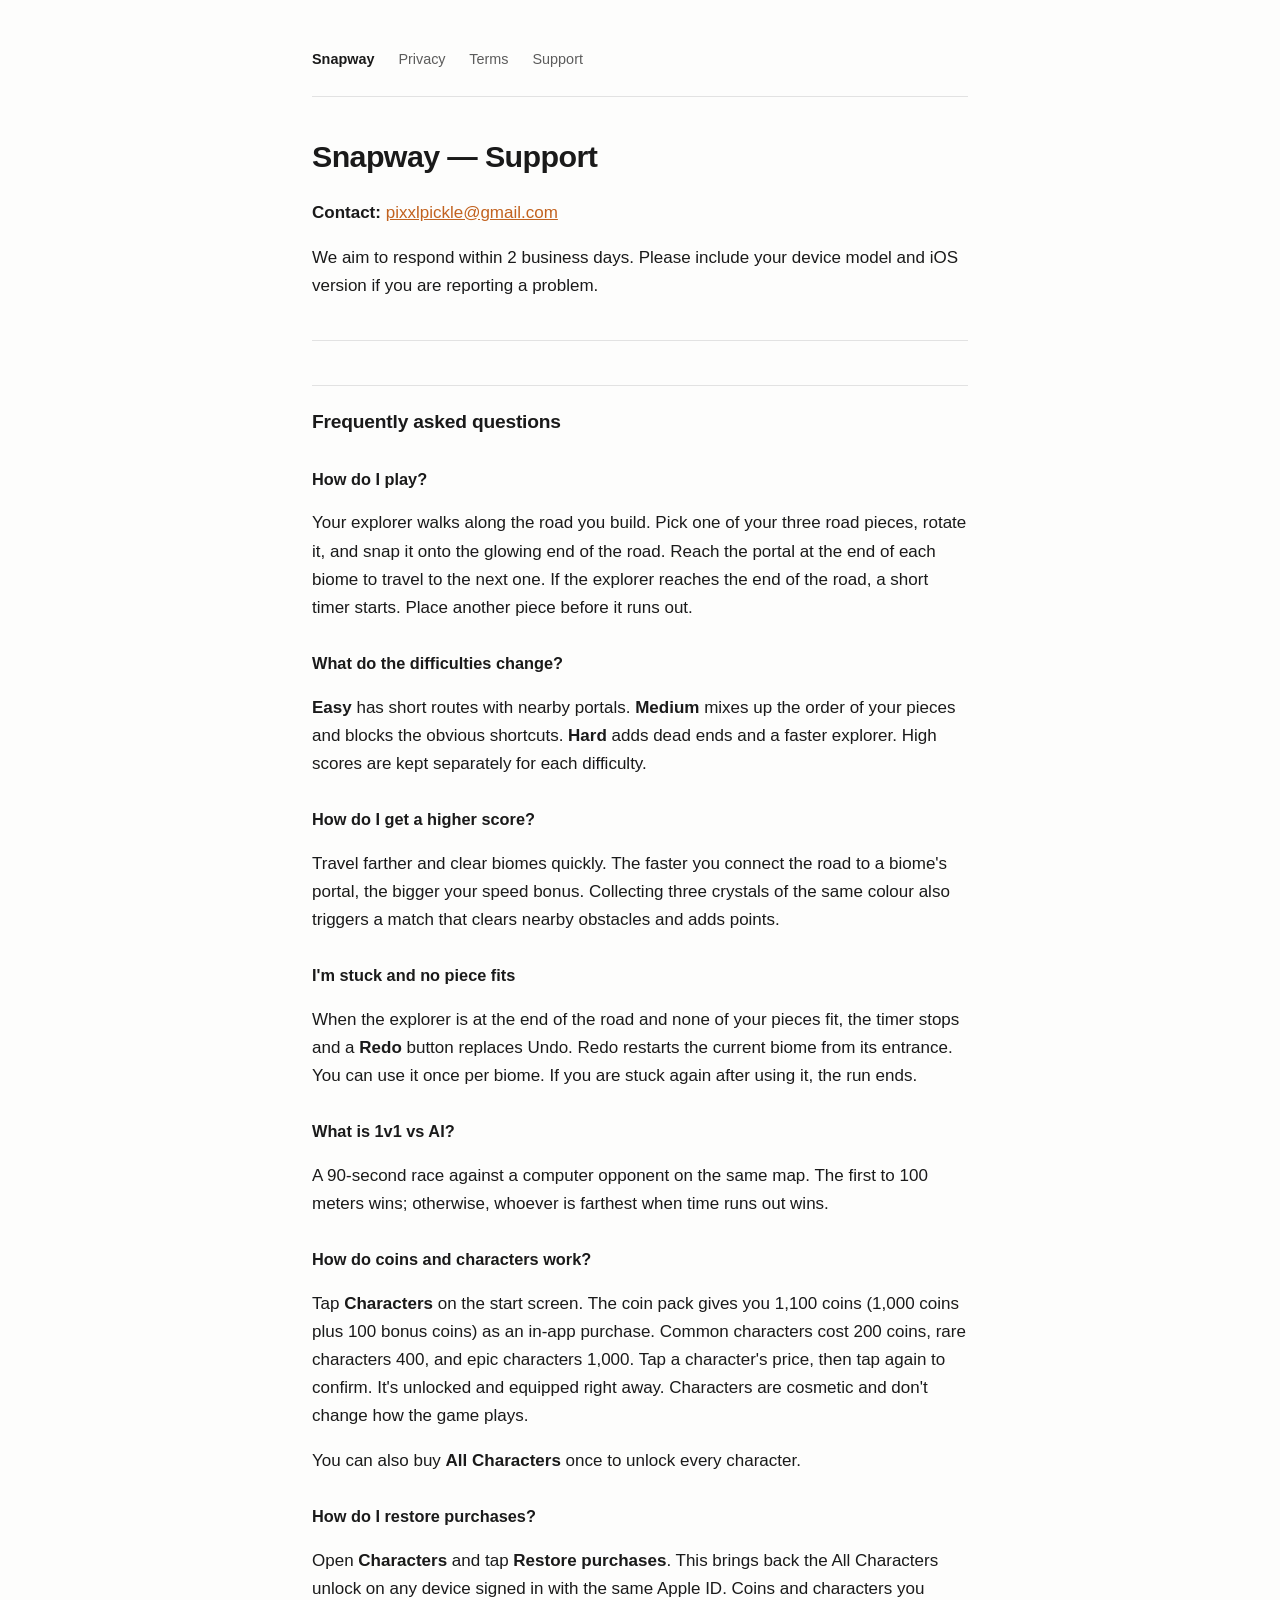
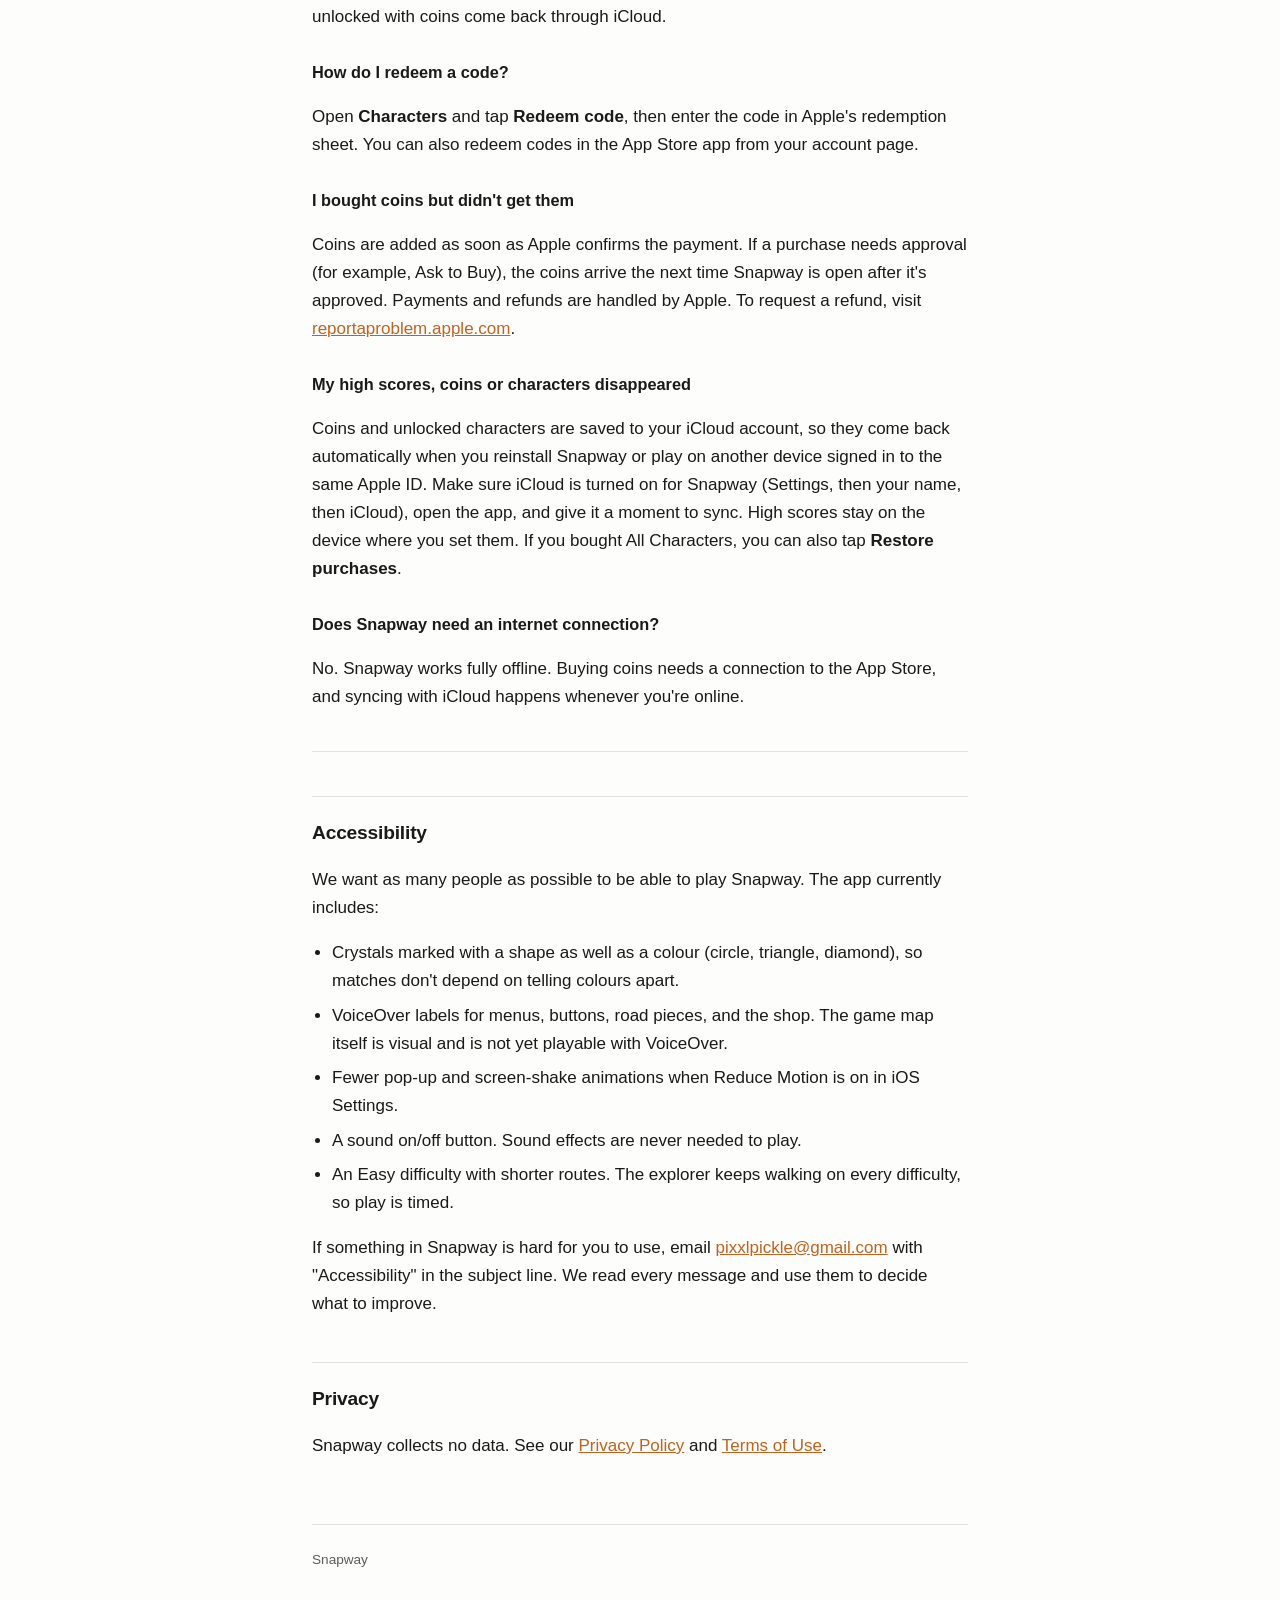
==== support.html @ 82f43745 "Snapway: home, privacy, terms and support pages Moved from shanp223/retroalarm/snapway so Snapway ha" ====
<!DOCTYPE html>
<html lang="en">
<head>
<meta charset="utf-8">
<meta name="viewport" content="width=device-width, initial-scale=1">
<title>Support &mdash; Snapway</title>
<link rel="stylesheet" href="./style.css">
</head>
<body>
<div class="wrap">
<nav>
  <a class="home" href="./">Snapway</a>
  <a href="./privacy.html">Privacy</a>
  <a href="./terms.html">Terms</a>
  <a href="./support.html">Support</a>
</nav>
<h1>Snapway — Support</h1>
<p><strong>Contact:</strong> <a href="mailto:pixxlpickle@gmail.com">pixxlpickle@gmail.com</a></p>
<p>We aim to respond within 2 business days. Please include your device model and
iOS version if you are reporting a problem.</p>
<hr />
<h2>Frequently asked questions</h2>

<h3>How do I play?</h3>
<p>Your explorer walks along the road you build. Pick one of your three road pieces,
rotate it, and snap it onto the glowing end of the road. Reach the portal at the
end of each biome to travel to the next one. If the explorer reaches the end of
the road, a short timer starts. Place another piece before it runs out.</p>

<h3>What do the difficulties change?</h3>
<p><strong>Easy</strong> has short routes with nearby portals. <strong>Medium</strong> mixes up the
order of your pieces and blocks the obvious shortcuts. <strong>Hard</strong> adds dead ends
and a faster explorer. High scores are kept separately for each difficulty.</p>

<h3>How do I get a higher score?</h3>
<p>Travel farther and clear biomes quickly. The faster you connect the road to a
biome's portal, the bigger your speed bonus. Collecting three crystals of the
same colour also triggers a match that clears nearby obstacles and adds points.</p>

<h3>I'm stuck and no piece fits</h3>
<p>When the explorer is at the end of the road and none of your pieces fit, the
timer stops and a <strong>Redo</strong> button replaces Undo. Redo restarts the
current biome from its entrance. You can use it once per biome. If you are stuck
again after using it, the run ends.</p>

<h3>What is 1v1 vs AI?</h3>
<p>A 90-second race against a computer opponent on the same map. The first to
100 meters wins; otherwise, whoever is farthest when time runs out wins.</p>

<h3>How do coins and characters work?</h3>
<p>Tap <strong>Characters</strong> on the start screen. The coin pack gives you
1,100 coins (1,000 coins plus 100 bonus coins) as an in-app purchase. Common
characters cost 200 coins, rare characters 400, and epic characters 1,000. Tap a
character's price, then tap again to confirm. It's unlocked and equipped right away.
Characters are cosmetic and don't change how the game plays.</p>
<p>You can also buy <strong>All Characters</strong> once to unlock every character.</p>

<h3>How do I restore purchases?</h3>
<p>Open <strong>Characters</strong> and tap <strong>Restore purchases</strong>. This brings back the All
Characters unlock on any device signed in with the same Apple ID. Coins and characters you unlocked with coins come back through iCloud.</p>

<h3>How do I redeem a code?</h3>
<p>Open <strong>Characters</strong> and tap <strong>Redeem code</strong>, then enter the code in
Apple's redemption sheet. You can also redeem codes in the App Store app from your
account page.

<h3>I bought coins but didn't get them</h3>
<p>Coins are added as soon as Apple confirms the payment. If a purchase needs
approval (for example, Ask to Buy), the coins arrive the next time Snapway is open
after it's approved. Payments and refunds are handled by Apple. To request a refund,
visit <a href="https://reportaproblem.apple.com">reportaproblem.apple.com</a>.</p>

<h3>My high scores, coins or characters disappeared</h3>
<p>Coins and unlocked characters are saved to your iCloud account, so they come back
automatically when you reinstall Snapway or play on another device signed in to the
same Apple ID. Make sure iCloud is turned on for Snapway (Settings, then your name,
then iCloud), open the app, and give it a moment to sync. High scores stay on the
device where you set them. If you bought All Characters, you can also tap
<strong>Restore purchases</strong>.</p>

<h3>Does Snapway need an internet connection?</h3>
<p>No. Snapway works fully offline. Buying coins needs a connection to the App Store, and syncing with iCloud
happens whenever you're online.</p>

<hr />
<h2>Accessibility</h2>
<p>We want as many people as possible to be able to play Snapway. The app currently includes:</p>
<ul>
<li>Crystals marked with a shape as well as a colour (circle, triangle, diamond), so
  matches don't depend on telling colours apart.</li>
<li>VoiceOver labels for menus, buttons, road pieces, and the shop. The game map itself
  is visual and is not yet playable with VoiceOver.</li>
<li>Fewer pop-up and screen-shake animations when Reduce Motion is on in iOS Settings.</li>
<li>A sound on/off button. Sound effects are never needed to play.</li>
<li>An Easy difficulty with shorter routes. The explorer keeps walking on every
  difficulty, so play is timed.</li>
</ul>
<p>If something in Snapway is hard for you to use, email <a href="mailto:pixxlpickle@gmail.com">pixxlpickle@gmail.com</a> with "Accessibility"
in the subject line. We read every message and use them to decide what to improve.</p>

<h2>Privacy</h2>
<p>Snapway collects no data. See our <a href="./privacy.html">Privacy Policy</a> and <a href="./terms.html">Terms of Use</a>.</p>
<footer>Snapway</footer>
</div>
</body>
</html>
---- style.css ----
:root {
  --ink: #1a1a1a;
  --muted: #5c5c5c;
  --rule: #e2e2e2;
  --accent: #c2621f;
  --bg: #fdfdfc;
}
@media (prefers-color-scheme: dark) {
  :root {
    --ink: #e8e8e6;
    --muted: #a0a0a0;
    --rule: #333;
    --accent: #f0a050;
    --bg: #141414;
  }
}
* { box-sizing: border-box; }
body {
  margin: 0;
  background: var(--bg);
  color: var(--ink);
  font: 17px/1.65 -apple-system, BlinkMacSystemFont, "Segoe UI", Helvetica, Arial, sans-serif;
  -webkit-font-smoothing: antialiased;
}
.wrap { max-width: 44rem; margin: 0 auto; padding: 3rem 1.5rem 6rem; }
nav {
  font-size: 0.9rem;
  padding-bottom: 1.5rem;
  margin-bottom: 2.5rem;
  border-bottom: 1px solid var(--rule);
}
nav a { color: var(--muted); text-decoration: none; margin-right: 1.25rem; }
nav a:hover { color: var(--accent); }
nav a.home { color: var(--ink); font-weight: 600; }
h1 { font-size: 1.9rem; line-height: 1.25; margin: 0 0 1.5rem; letter-spacing: -0.02em; }
h2 {
  font-size: 1.2rem; margin: 2.75rem 0 0.75rem;
  padding-top: 1.25rem; border-top: 1px solid var(--rule);
  letter-spacing: -0.01em;
}
h3 { font-size: 1.02rem; margin: 1.75rem 0 0.5rem; }
ul { padding-left: 1.25rem; }
li { margin-bottom: 0.4rem; }
a { color: var(--accent); }
strong { font-weight: 600; }
hr { border: 0; border-top: 1px solid var(--rule); margin: 2.5rem 0; }
footer {
  margin-top: 4rem; padding-top: 1.5rem;
  border-top: 1px solid var(--rule);
  color: var(--muted); font-size: 0.85rem;
}
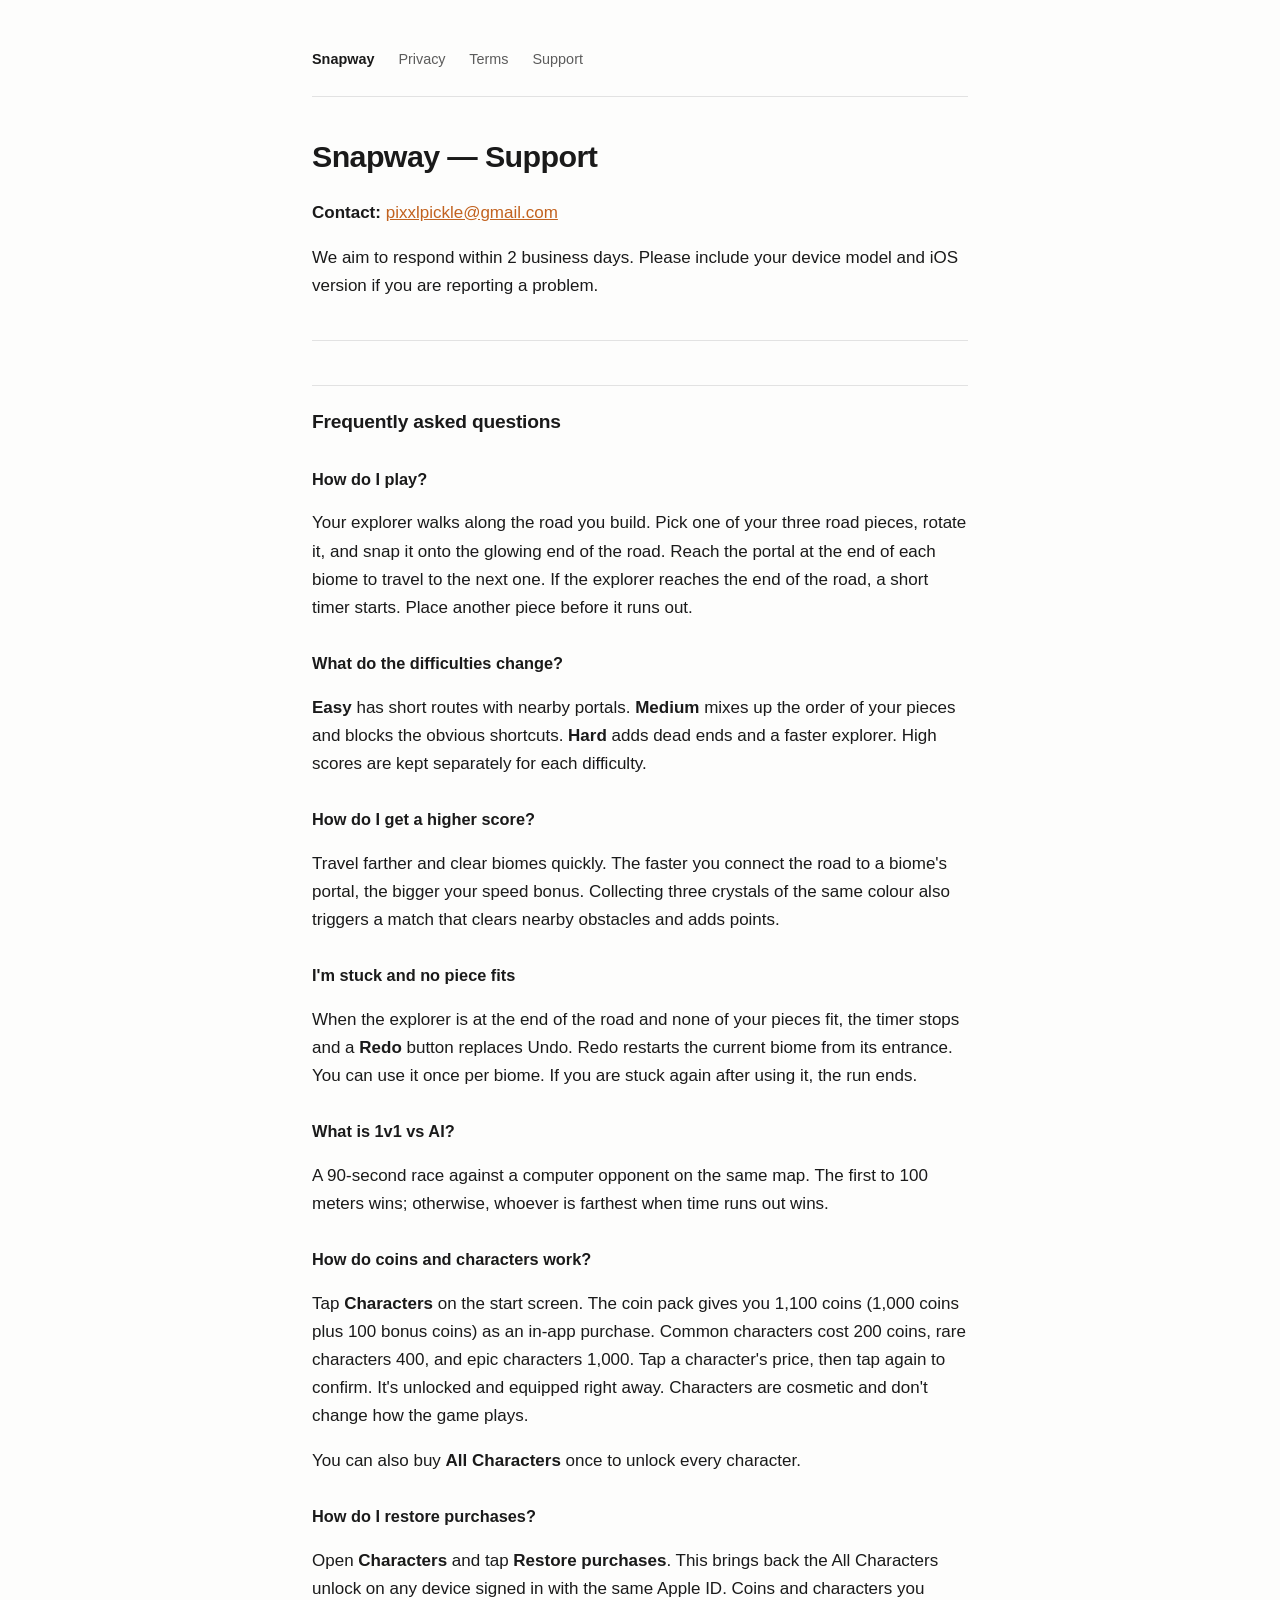
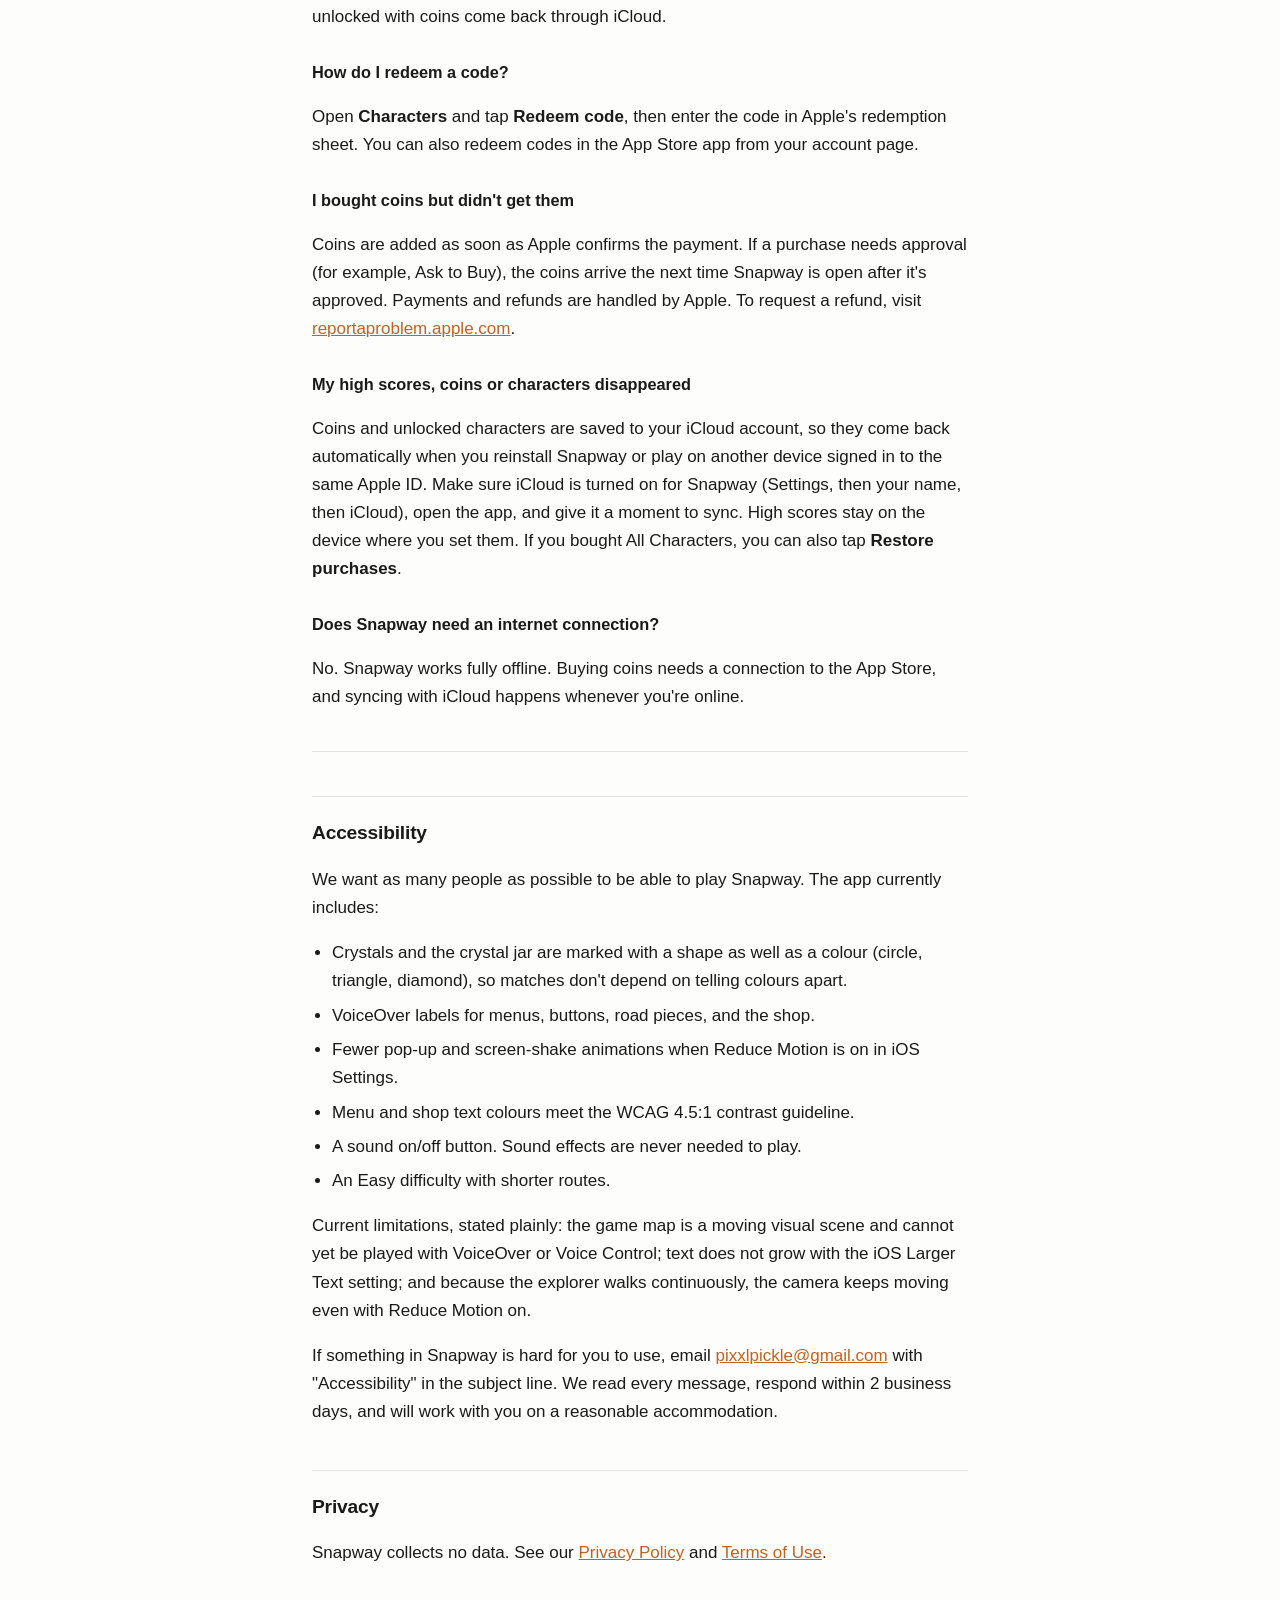
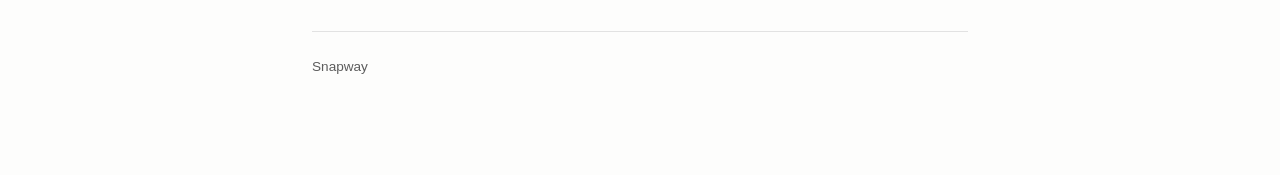
==== commit 9f014975: "Support: fuller accessibility statement with limitations and accommodation contact Co-Authored-By: C" ====
--- a/support.html
+++ b/support.html
@@ -86,17 +86,20 @@
 <h2>Accessibility</h2>
 <p>We want as many people as possible to be able to play Snapway. The app currently includes:</p>
 <ul>
-<li>Crystals marked with a shape as well as a colour (circle, triangle, diamond), so
+<li>Crystals and the crystal jar are marked with a shape as well as a colour (circle, triangle, diamond), so
   matches don't depend on telling colours apart.</li>
-<li>VoiceOver labels for menus, buttons, road pieces, and the shop. The game map itself
-  is visual and is not yet playable with VoiceOver.</li>
+<li>VoiceOver labels for menus, buttons, road pieces, and the shop.</li>
 <li>Fewer pop-up and screen-shake animations when Reduce Motion is on in iOS Settings.</li>
+<li>Menu and shop text colours meet the WCAG 4.5:1 contrast guideline.</li>
 <li>A sound on/off button. Sound effects are never needed to play.</li>
-<li>An Easy difficulty with shorter routes. The explorer keeps walking on every
-  difficulty, so play is timed.</li>
+<li>An Easy difficulty with shorter routes.</li>
 </ul>
-<p>If something in Snapway is hard for you to use, email <a href="mailto:pixxlpickle@gmail.com">pixxlpickle@gmail.com</a> with "Accessibility"
-in the subject line. We read every message and use them to decide what to improve.</p>
+<p>Current limitations, stated plainly: the game map is a moving visual scene and cannot yet be played with
+VoiceOver or Voice Control; text does not grow with the iOS Larger Text setting; and because the explorer
+walks continuously, the camera keeps moving even with Reduce Motion on.</p>
+<p>If something in Snapway is hard for you to use, email <a href="mailto:pixxlpickle@gmail.com">pixxlpickle@gmail.com</a>
+with "Accessibility" in the subject line. We read every message, respond within 2 business days, and will work
+with you on a reasonable accommodation.</p>
 
 <h2>Privacy</h2>
 <p>Snapway collects no data. See our <a href="./privacy.html">Privacy Policy</a> and <a href="./terms.html">Terms of Use</a>.</p>
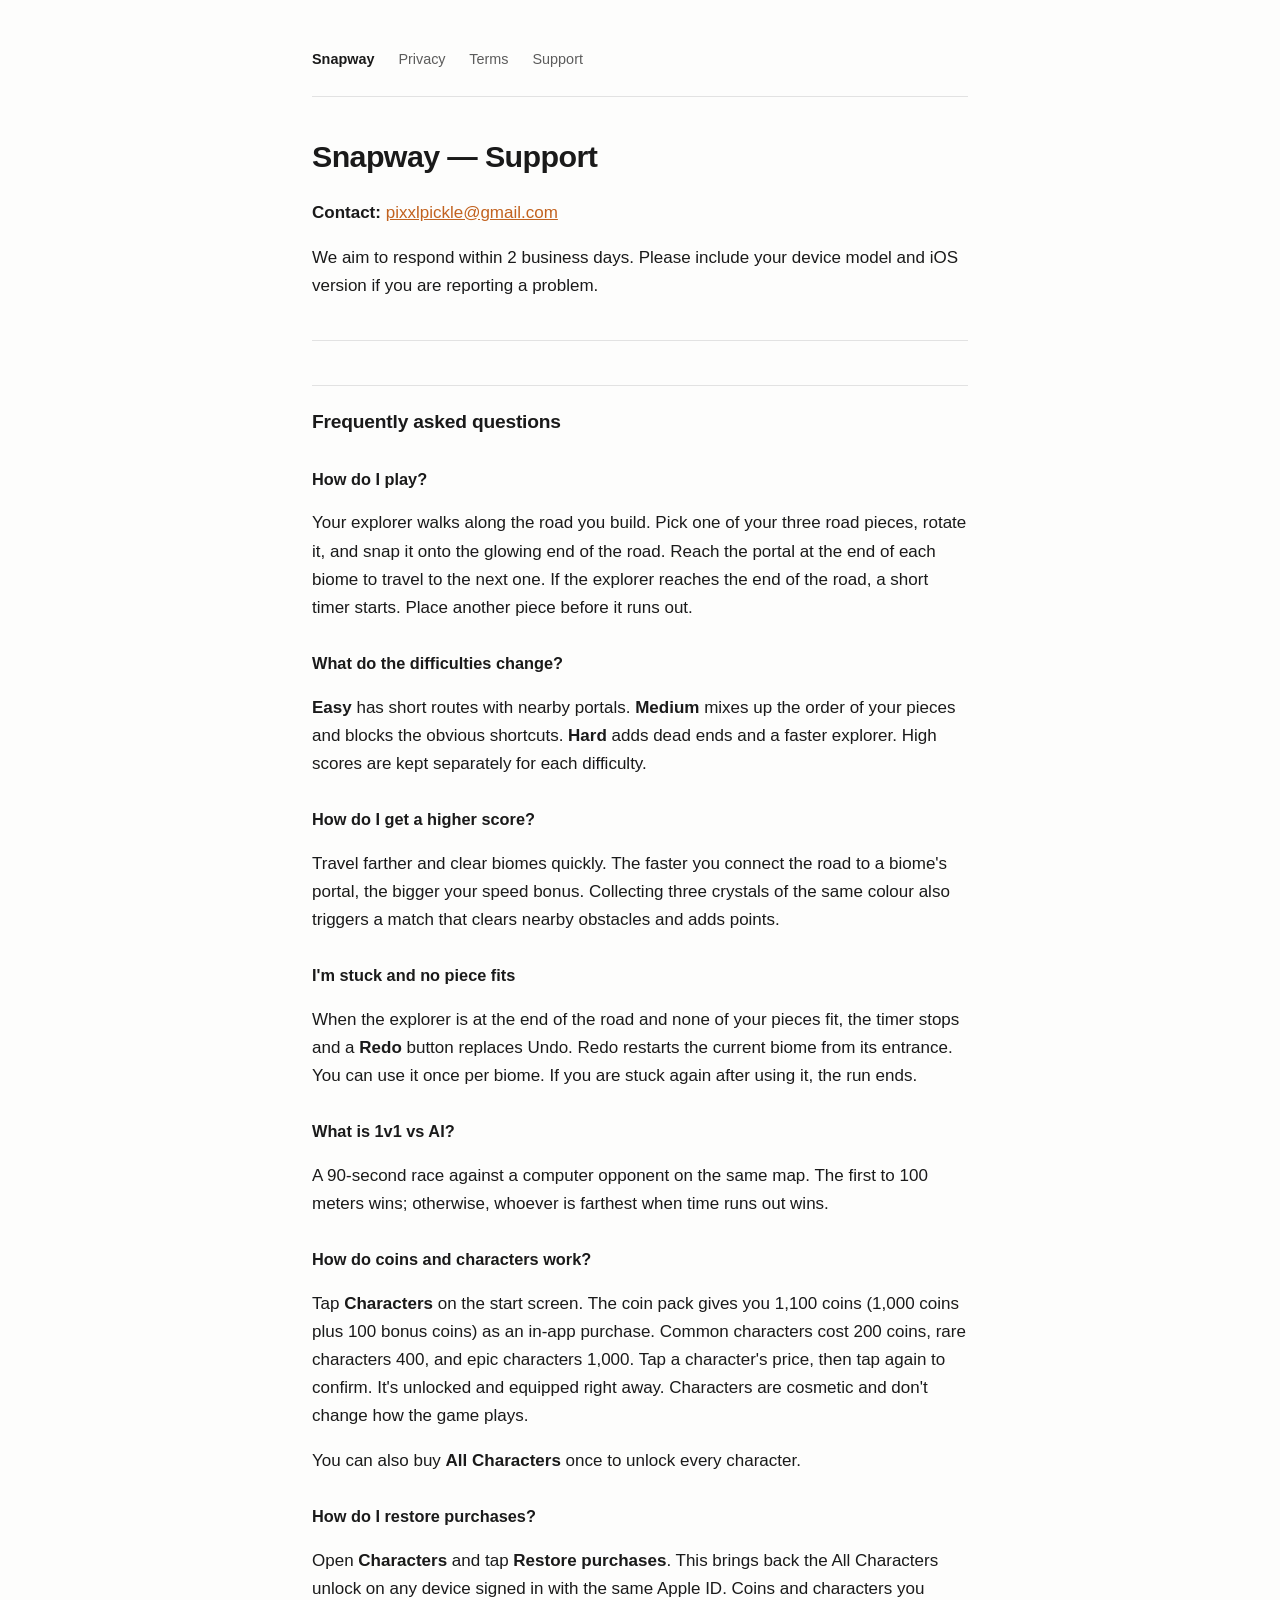
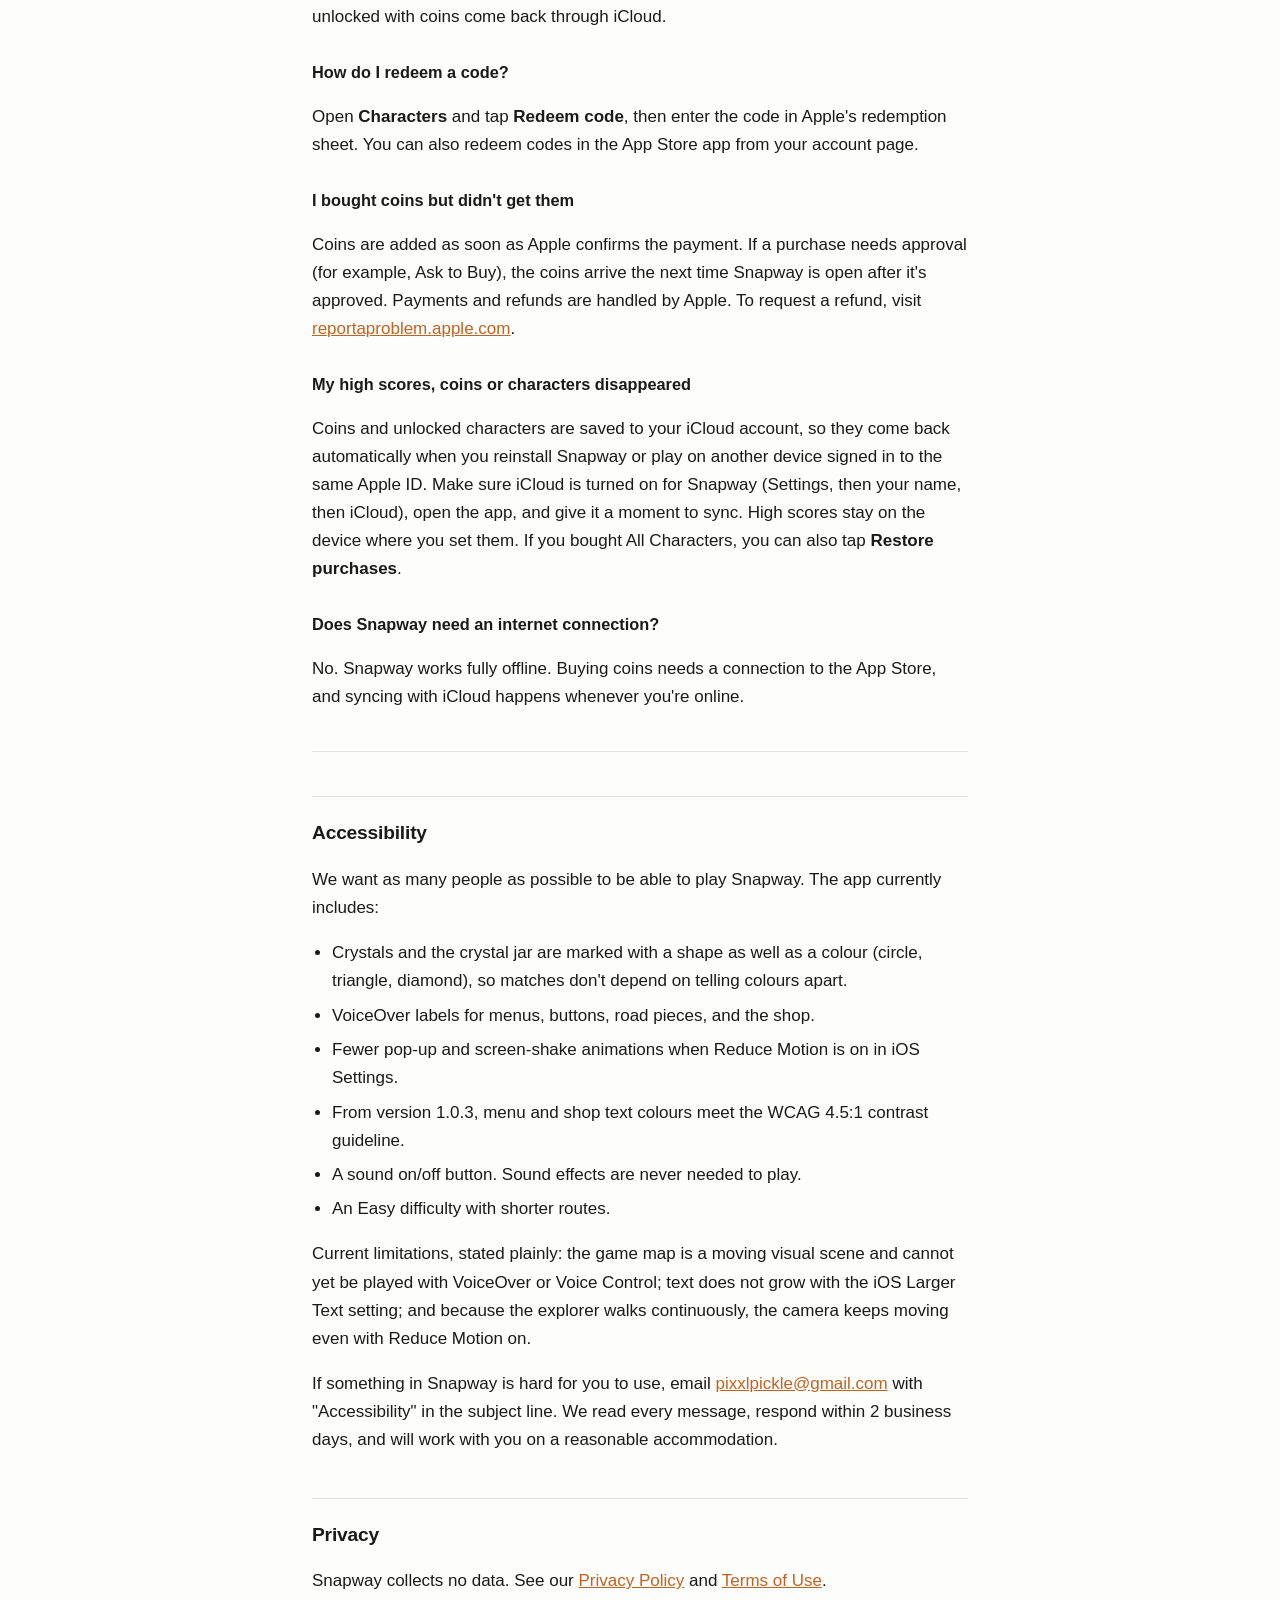
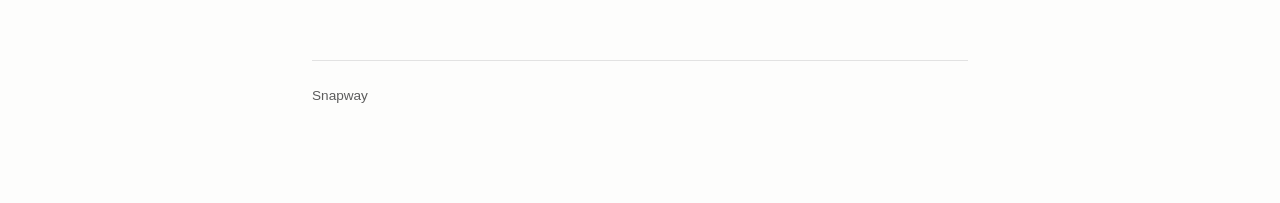
==== commit 3f2c0107: "Support: date the contrast improvement to 1.0.3 Co-Authored-By: Claude Opus 5.5 <noreply@anthropic.c" ====
--- a/support.html
+++ b/support.html
@@ -90,7 +90,7 @@
   matches don't depend on telling colours apart.</li>
 <li>VoiceOver labels for menus, buttons, road pieces, and the shop.</li>
 <li>Fewer pop-up and screen-shake animations when Reduce Motion is on in iOS Settings.</li>
-<li>Menu and shop text colours meet the WCAG 4.5:1 contrast guideline.</li>
+<li>From version 1.0.3, menu and shop text colours meet the WCAG 4.5:1 contrast guideline.</li>
 <li>A sound on/off button. Sound effects are never needed to play.</li>
 <li>An Easy difficulty with shorter routes.</li>
 </ul>
